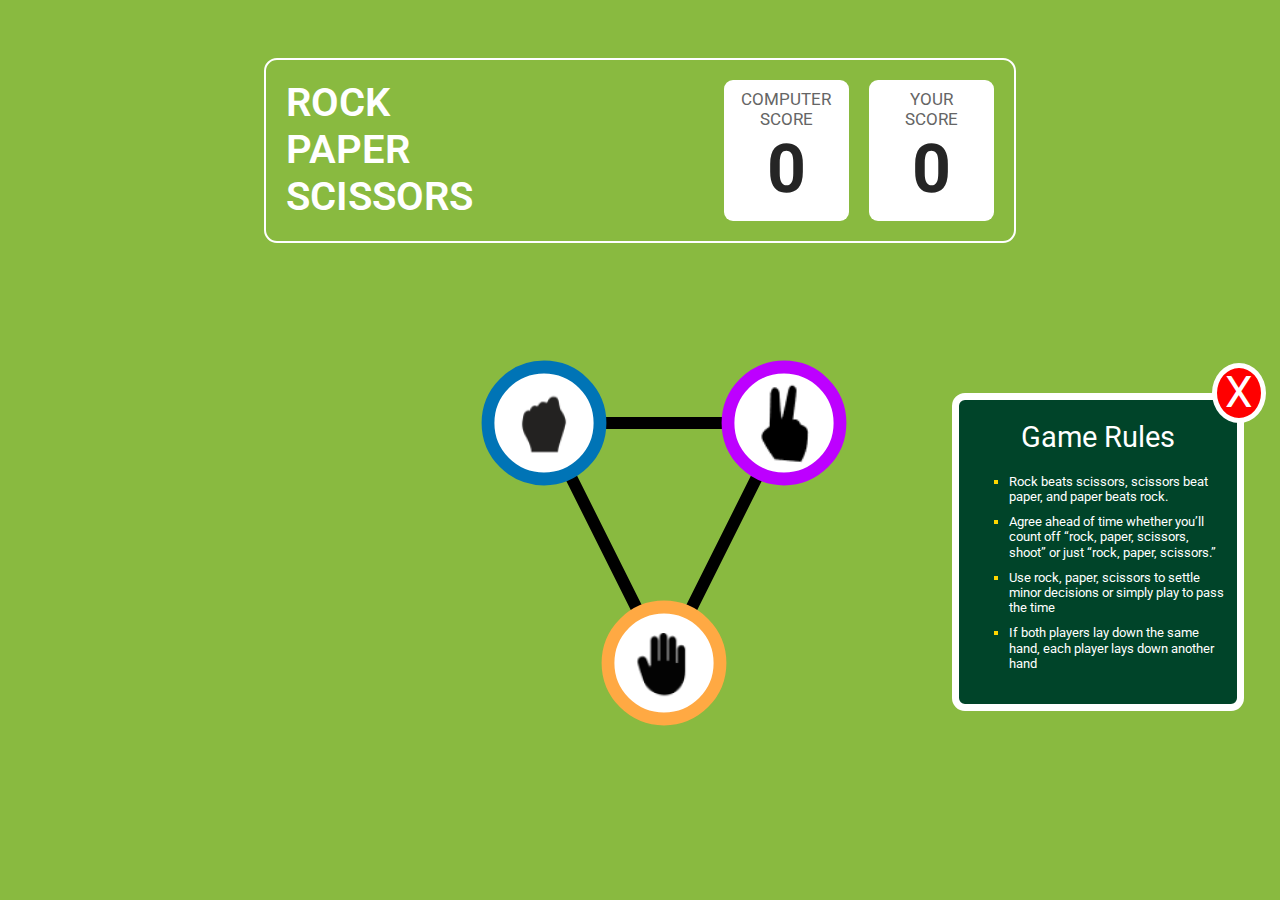
==== index.html @ 00150f2e "Added rock,paper,scissors images and rules" ====
<!DOCTYPE html>
<html lang="en">
    <head>
        <title>Rock-Paper-Scissors-Game</title>
        <link rel="preconnect" href="https://fonts.googleapis.com">
        <link rel="preconnect" href="https://fonts.gstatic.com" crossorigin>
        <link rel="stylesheet" href="https://fonts.googleapis.com/css?family=Roboto">

        <link href="./index.css" rel="stylesheet">
    </head>

    <body>
        <div class="game-container">

            <div class="section-1">
                <div class="score-container">
                    <div class="game-name-text">
                        <div>ROCK</div>
                        <div>PAPER</div>
                        <div>SCISSORS</div>
                    </div>
                    <div class="computer-score score-view">
                        <div class="score-heading">
                            <div class="score-heading-first-line">COMPUTER</div>
                            <div class="score-heading-second-line">SCORE</div>
                        </div>
                        <div class="score">
                            <span class="score">0</span>
                        </div>
                    </div>
                    <div class="your-score score-view">
                        <div class="score-heading">
                            <div class="score-heading-first-line">YOUR</div>
                            <div class="score-heading-second-line">SCORE</div>
                        </div>
                        <div class="score">
                            <span>0</span>
                        </div>
                    </div>
                </div>
            </div>

            <div class="section-2">
                <div class="rock-paper-scissors-images-container">
                    <div class="rock-paper-scissors-images">
                        <svg viewBox="0 0 500 500" width="400" height="400" xmlns="http://www.w3.org/2000/svg" xmlns:xlink="http://www.w3.org/1999/xlink">
                            <polygon points="100,100 400,100 250,400" stroke="black" fill="none" stroke-width="15"></polygon>
            
                            <circle cx="100" cy="100" r="70" fill="white" stroke="#0074B6" stroke-width="16"></circle>
                            <image href="./assets/images/rock.png" x="50" y="50" width="100" height="100"/>
            
                            <circle cx="400" cy="100" r="70" fill="white" stroke="#BD00FF" stroke-width="16"></circle>
                            <image href="./assets/images/scissors.png" x="355" y="50" width="100" height="100"/>
                            
                            <circle cx="250" cy="400" r="70" fill="white" stroke="#FFA943" stroke-width="16"></circle>
                            <image href="./assets/images/paper.png" x="200" y="350" width="100" height="100"/>
                        </svg>
                    </div>
                </div>
                <div class="rules-container">
                    <div class="rules">
                        <div class="rules-heading">
                            Game Rules
                        </div>
                        <div class="rules-content">
                            <ul>
                                <li>Rock beats scissors, scissors beat paper, and paper beats rock.</li>
                                <li>Agree ahead of time whether you’ll count off “rock, paper, scissors, shoot” or just “rock, paper, scissors.”</li>
                                <li>Use rock, paper, scissors to settle minor decisions or simply play to pass the time</li>
                                <li>If both players lay down the same hand, each player lays down another hand</li>
                            </ul>
                        </div>
                    </div>
                    <div class="close-symbol-container">
                        <div class="close-symbol">X</div>
                    </div>
                </div>
            </div>

            <div class="section-3">
                <div class="rules-button"></div>
            </div>
        </div>
    </body>
</html>
---- index.css ----
body {
    background-color: rgba(100, 164, 4, 0.761);
}

.game-container {
    display: flex;
    flex-direction: column;
    font-family: "Roboto", sans-serif;
}

.section-1 {
    border: 1px white solid;
    margin-left: 20vw;
    margin-right: 20vw;
    margin-top: 50px;
    border-radius: 13px;
    border: 2px white solid;
}

.score-container {
    display: flex;
    justify-content:space-between;
    padding: 20px;
    gap: 20px;
}

.game-name-text {
    display: flex;
    flex-direction: column;
    width: 50vw;
    font-weight: 600;
    font-size: 40px;
    line-height: 46.88px;
    color: #FFFFFF;
}

.score-view {
    text-align: center;
    background-color: white;
    border-radius: 9px;
    width: 15vw;
    padding-top: 10px;
}

.score-heading {
    font-size: 17px;
    line-height: 19.92px;
    color: #656565;
}

.score-heading-first-line {
    font-weight: 600px;
}

.score-heading-second-line {
    font-weight: 700px;
}

.score {
    font-weight: 700;
    font-size: 68px;
    line-height: 79.69px;
    color: #252525;
}

.section-2 {
    display: flex;
    justify-content: end;
    margin-top: 100px;
}

.rock-paper-scissors-images-container {
    display: flex;
    justify-content: center;
    width: 60vw;
    padding-left: 100px;
}

.rock-paper-scissors-images{
    padding-left: 15vw;
}

.rules-container {
    position: relative;
    width: 25vw;
}

.rules {
    width: 278px;
    background-color: #004429;
    border: 7px solid white;
    border-radius: 13px;
    color: white;
    margin-top: 50px;
}

.rules-heading {
    text-align: center;
    margin: 20px;
    font-size: 500;
    font-size: 29px;
    line-height: 33.98px;
}

.rules-content {
    font-weight: 400;
    font-size: 13px;
    line-height: 15.23px;
    margin: 10px;
    padding-bottom: 10px;
}

.rules-content ul {
    list-style-type: square;
}

.rules-content li {
    margin-bottom: 10px;
}

.rules-content li::marker {
    color: #FFD600;
}

.close-symbol-container {
    position: absolute;
    top: 20px;
    left: 260px;
    display: flex;
    justify-content: center;
    align-items: center;
    width: 24px;
    height: 30px;
    border: 5px solid white;
    border-radius: 50%;
    padding: 10px;
    background-color: red;
}

.close-symbol {
    font-weight: 400;
    font-size: 44px;
    line-height: 79.49px;
    color: white;
}
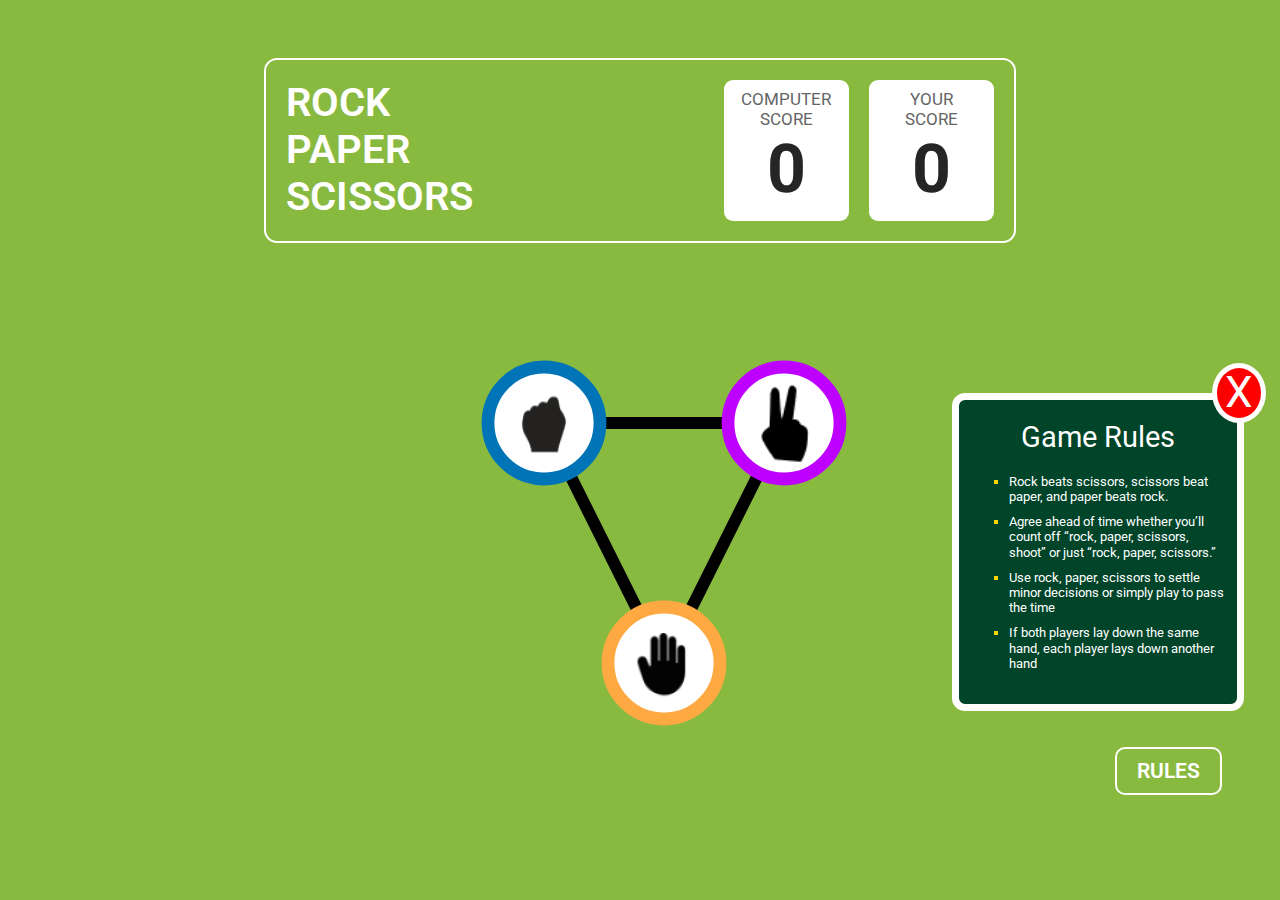
==== commit 8c85b82a: "added rules button" ====
--- a/index.html
+++ b/index.html
@@ -78,7 +78,9 @@
             </div>
 
             <div class="section-3">
-                <div class="rules-button"></div>
+                <div class="rules-button">
+                    RULES
+                </div>
             </div>
         </div>
     </body>
--- a/index.css
+++ b/index.css
@@ -142,4 +142,21 @@
     font-size: 44px;
     line-height: 79.49px;
     color: white;
+}
+
+.section-3 {
+    display: flex;
+    justify-content: end;
+    margin-right: 50px;
+}
+
+.rules-button {
+    color: #FFFFFF;
+    border: 2px solid white;
+    border-radius: 10px;
+    font-weight: 600;
+    font-size: 21px;
+    padding: 10px;
+    padding-left: 20px;
+    padding-right: 20px;
 }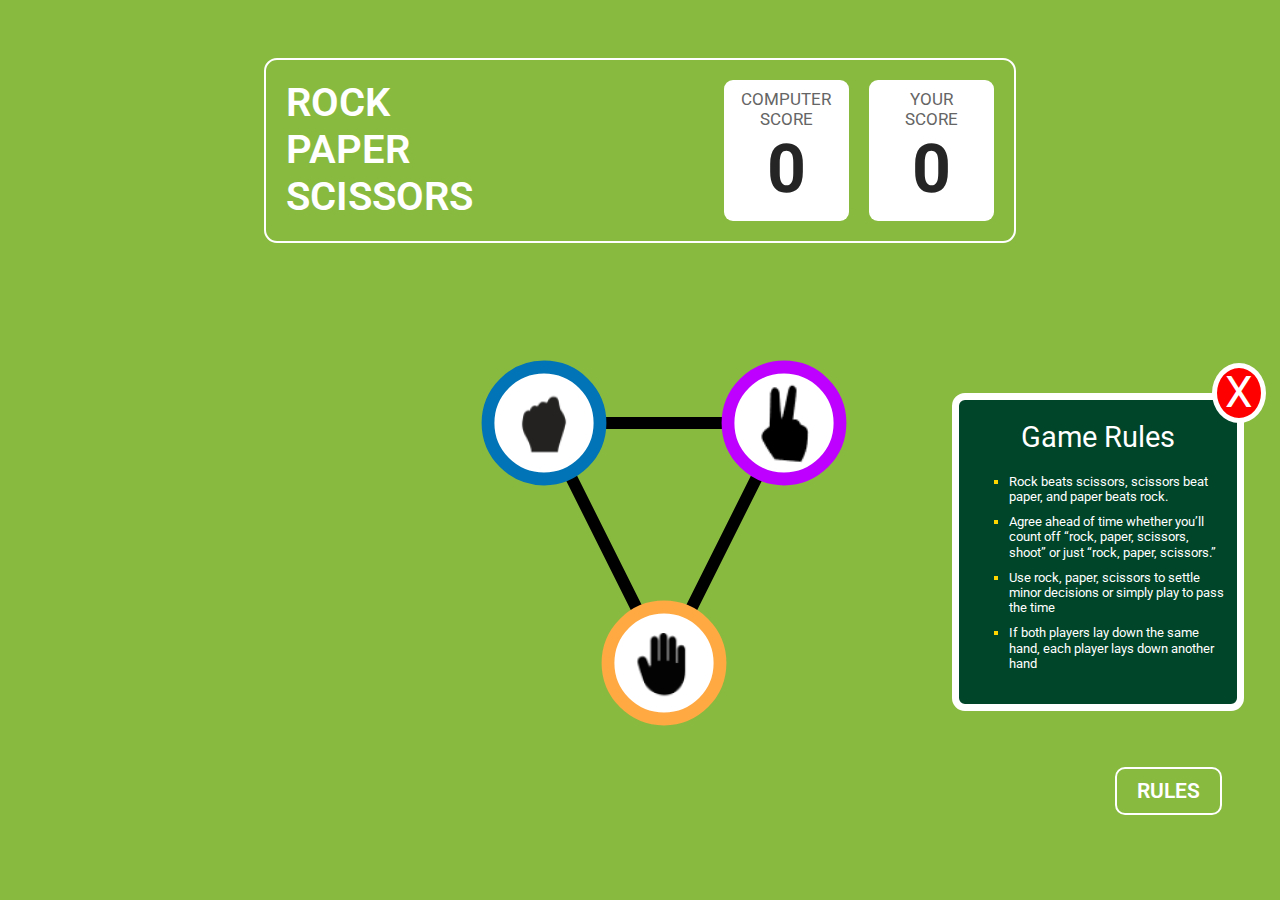
==== commit 43003c40: "added the game-result-calculation functionality after human and computer selection" ====
--- a/index.html
+++ b/index.html
@@ -47,13 +47,13 @@
                             <polygon points="100,100 400,100 250,400" stroke="black" fill="none" stroke-width="15"></polygon>
             
                             <circle cx="100" cy="100" r="70" fill="white" stroke="#0074B6" stroke-width="16"></circle>
-                            <image href="./assets/images/rock.png" x="50" y="50" width="100" height="100"/>
+                            <image onclick="showGameResult('rock')" href="./assets/images/rock.png" x="50" y="50" width="100" height="100"/>
             
                             <circle cx="400" cy="100" r="70" fill="white" stroke="#BD00FF" stroke-width="16"></circle>
-                            <image href="./assets/images/scissors.png" x="355" y="50" width="100" height="100"/>
+                            <image onclick="showGameResult('scissors')" href="./assets/images/scissors.png" x="355" y="50" width="100" height="100"/>
                             
                             <circle cx="250" cy="400" r="70" fill="white" stroke="#FFA943" stroke-width="16"></circle>
-                            <image href="./assets/images/paper.png" x="200" y="350" width="100" height="100"/>
+                            <image onclick="showGameResult('paper')" href="./assets/images/paper.png" x="200" y="350" width="100" height="100"/>
                         </svg>
                     </div>
                 </div>
@@ -83,5 +83,7 @@
                 </div>
             </div>
         </div>
+
+        <script src="./index.js"></script>
     </body>
 </html>--- a/index.css
+++ b/index.css
@@ -148,6 +148,7 @@
     display: flex;
     justify-content: end;
     margin-right: 50px;
+    margin-top: 20px;
 }
 
 .rules-button {
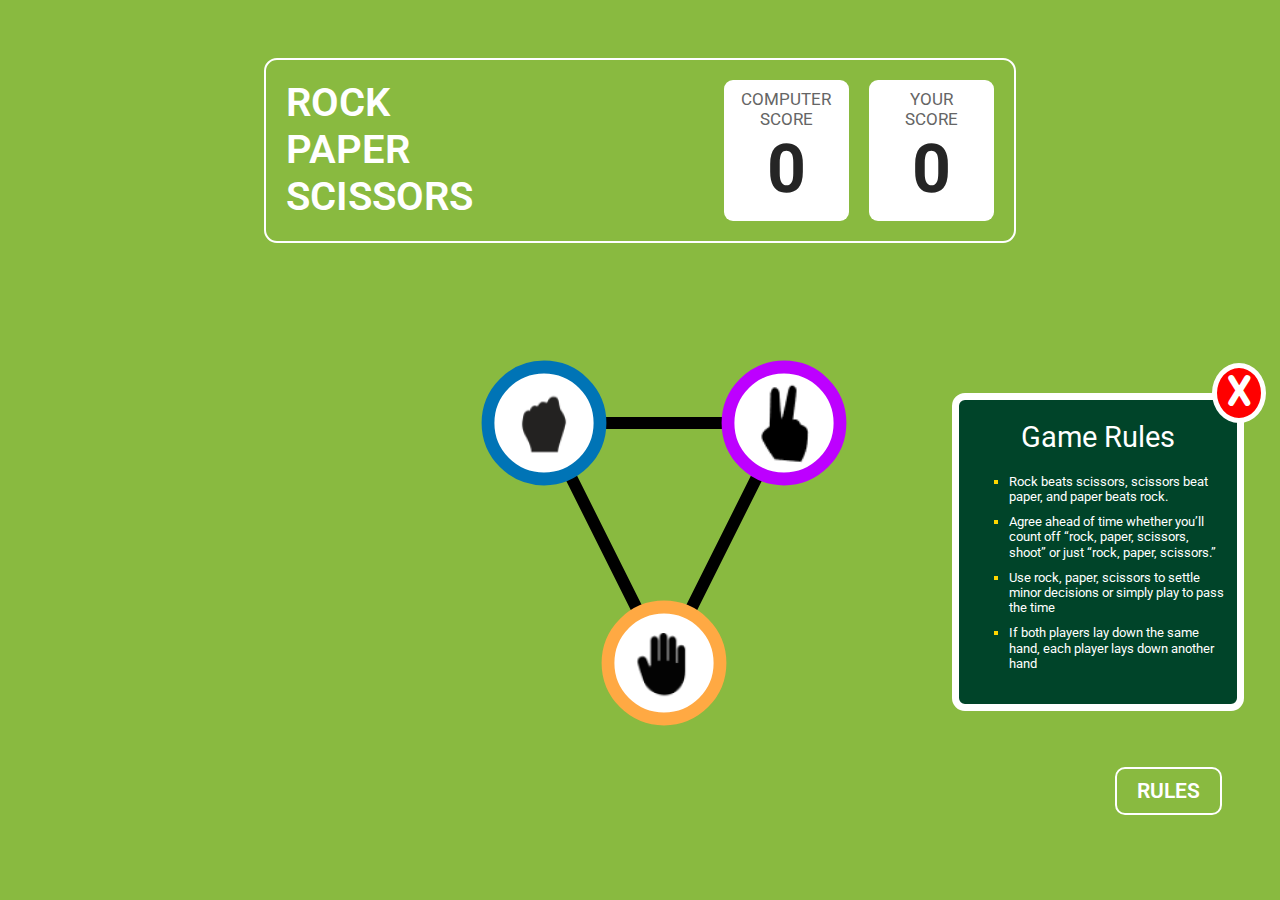
==== commit 8ab56b14: "Updated code reated to font-family" ====
--- a/index.html
+++ b/index.html
@@ -2,9 +2,11 @@
 <html lang="en">
     <head>
         <title>Rock-Paper-Scissors-Game</title>
+        
         <link rel="preconnect" href="https://fonts.googleapis.com">
         <link rel="preconnect" href="https://fonts.gstatic.com" crossorigin>
         <link rel="stylesheet" href="https://fonts.googleapis.com/css?family=Roboto">
+        <link rel="stylesheet" href="https://fonts.googleapis.com/css?family=Dangrek">
 
         <link href="./index.css" rel="stylesheet">
     </head>
@@ -47,13 +49,13 @@
                             <polygon points="100,100 400,100 250,400" stroke="black" fill="none" stroke-width="15"></polygon>
             
                             <circle cx="100" cy="100" r="70" fill="white" stroke="#0074B6" stroke-width="16"></circle>
-                            <image onclick="showGameResult('rock')" href="./assets/images/rock.png" x="50" y="50" width="100" height="100"/>
+                            <image id="rock" href="./assets/images/rock.png" x="50" y="50" width="100" height="100"/>
             
                             <circle cx="400" cy="100" r="70" fill="white" stroke="#BD00FF" stroke-width="16"></circle>
-                            <image onclick="showGameResult('scissors')" href="./assets/images/scissors.png" x="355" y="50" width="100" height="100"/>
+                            <image id="scissors" href="./assets/images/scissors.png" x="355" y="50" width="100" height="100"/>
                             
                             <circle cx="250" cy="400" r="70" fill="white" stroke="#FFA943" stroke-width="16"></circle>
-                            <image onclick="showGameResult('paper')" href="./assets/images/paper.png" x="200" y="350" width="100" height="100"/>
+                            <image id="paper" href="./assets/images/paper.png" x="200" y="350" width="100" height="100"/>
                         </svg>
                     </div>
                 </div>
@@ -84,6 +86,31 @@
             </div>
         </div>
 
-        <script src="./index.js"></script>
+        <script type="module">
+            import {loadComputerScore, loadUserScore} from './loadScoreOnScreen.js';
+            import {showGameResultAndUpdateScore} from './index.js';
+            import {addShowRulesListener, addCloseRulesListener} from './rules.js';
+
+            loadComputerScore();
+            loadUserScore();
+
+            const rock = document.getElementById('rock');
+            rock.addEventListener('click', function() {
+                showGameResultAndUpdateScore('rock');
+            });
+
+            const scissors = document.getElementById('scissors');
+            scissors.addEventListener('click', function() {
+                showGameResultAndUpdateScore('scissors');
+            });
+
+            const paper = document.getElementById('paper');
+            paper.addEventListener('click', function() {
+                showGameResultAndUpdateScore('paper');
+            });
+
+            addShowRulesListener();
+            addCloseRulesListener();
+        </script>
     </body>
 </html>--- a/index.css
+++ b/index.css
@@ -140,6 +140,7 @@
 .close-symbol {
     font-weight: 400;
     font-size: 44px;
+    font-family: "Dangrek", sans-serif;
     line-height: 79.49px;
     color: white;
 }
@@ -160,4 +161,12 @@
     padding: 10px;
     padding-left: 20px;
     padding-right: 20px;
+}
+
+.show-rules {
+    visibility: visible;
+}
+
+.close-rules {
+    visibility: hidden;
 }